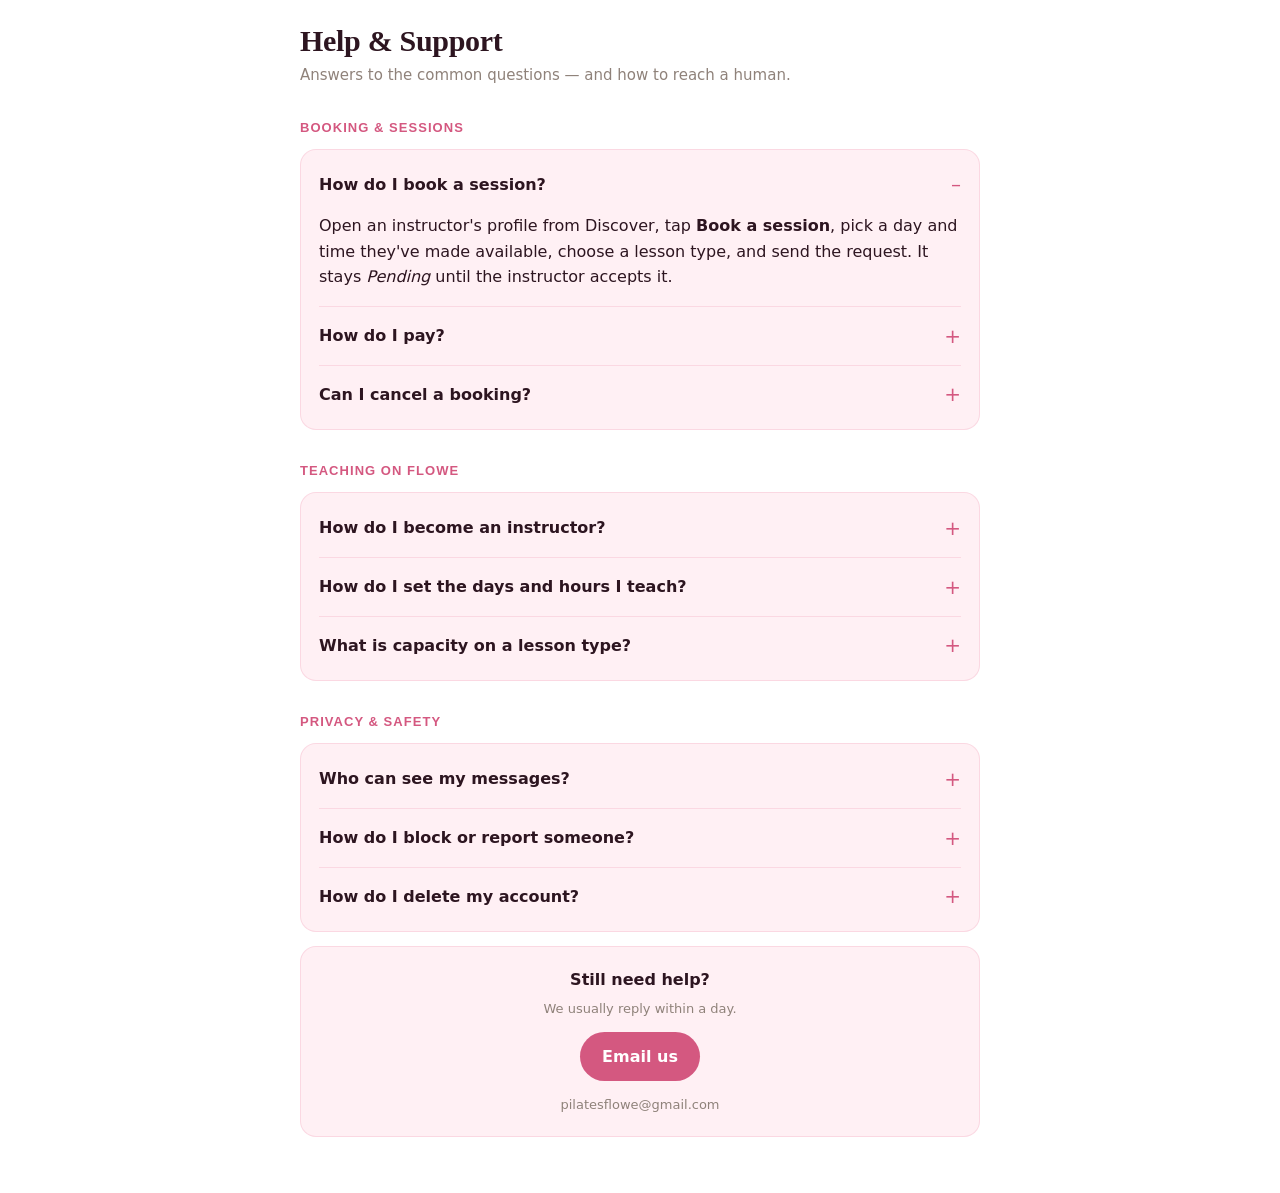
==== Flowe/Resources/HelpSupport.html @ 73ad7377 "feat(legal): Privacy Policy and Help & Support open embedded HTML, not a website The Privacy Policy " ====
<!doctype html>
<html lang="en">
<head>
<meta charset="utf-8">
<meta name="viewport" content="width=device-width, initial-scale=1, viewport-fit=cover">
<title>Help &amp; Support</title>
<style>
  :root {
    --bg: #ffffff; --card: #fff0f4; --ink: #2d1520; --muted: #8f827a;
    --border: rgba(232,120,154,0.20); --pink: #d45880; --pink-soft: #e8789a;
  }
  @media (prefers-color-scheme: dark) {
    :root {
      --bg: #170e12; --card: #23151b; --ink: #f6e9ee; --muted: #b6a6ad;
      --border: rgba(232,120,154,0.28); --pink: #f4a8c0; --pink-soft: #e8789a;
    }
  }
  * { box-sizing: border-box; }
  html { -webkit-text-size-adjust: 100%; }
  body {
    margin: 0; padding: 24px 20px 56px;
    font: 16px/1.6 -apple-system, BlinkMacSystemFont, "SF Pro Text", system-ui, sans-serif;
    color: var(--ink); background: var(--bg);
    max-width: 720px; margin-left: auto; margin-right: auto;
    -webkit-font-smoothing: antialiased;
  }
  h1 {
    font: 600 30px/1.15 "Georgia", "Times New Roman", serif;
    letter-spacing: -0.01em; margin: 0 0 4px;
  }
  .sub { color: var(--muted); font-size: 15px; margin: 0 0 28px; }
  h2 {
    font: 600 13px/1.4 -apple-system, sans-serif; text-transform: uppercase;
    letter-spacing: 0.08em; color: var(--pink); margin: 32px 0 12px;
  }
  p { margin: 0 0 14px; }
  a { color: var(--pink); }
  strong { font-weight: 600; }
  .faq {
    background: var(--card); border: 1px solid var(--border);
    border-radius: 16px; padding: 6px 18px; margin: 0 0 14px;
  }
  .faq details { border-bottom: 1px solid var(--border); }
  .faq details:last-child { border-bottom: none; }
  .faq summary {
    cursor: pointer; list-style: none; padding: 16px 0;
    font-weight: 600; color: var(--ink);
    display: flex; justify-content: space-between; align-items: center; gap: 12px;
  }
  .faq summary::-webkit-details-marker { display: none; }
  .faq summary::after {
    content: "+"; color: var(--pink); font-size: 20px; font-weight: 400; line-height: 1;
  }
  .faq details[open] summary::after { content: "\2013"; }
  .faq details > p { margin: 0 0 16px; color: var(--ink); }
  .contact {
    background: var(--card); border: 1px solid var(--border);
    border-radius: 16px; padding: 20px; text-align: center; margin: 12px 0 0;
  }
  .contact a.btn {
    display: inline-block; margin-top: 12px; padding: 12px 22px; border-radius: 999px;
    background: var(--pink); color: #fff; text-decoration: none; font-weight: 600;
  }
  .note { color: var(--muted); font-size: 13px; }
</style>
</head>
<body>
  <h1>Help &amp; Support</h1>
  <p class="sub">Answers to the common questions — and how to reach a human.</p>

  <h2>Booking &amp; sessions</h2>
  <div class="faq">
    <details open>
      <summary>How do I book a session?</summary>
      <p>Open an instructor's profile from Discover, tap <strong>Book a session</strong>, pick a day and
      time they've made available, choose a lesson type, and send the request. It stays
      <em>Pending</em> until the instructor accepts it.</p>
    </details>
    <details>
      <summary>How do I pay?</summary>
      <p>Flowe doesn't handle session payments. You arrange payment with your instructor
      <strong>directly</strong> — the price shown is what they charge, settled between the two of you.
      The only thing Flowe bills is the optional instructor subscription, through Apple.</p>
    </details>
    <details>
      <summary>Can I cancel a booking?</summary>
      <p>Yes. Open the booking in the <strong>Bookings</strong> tab and tap Cancel. Your instructor is
      notified.</p>
    </details>
  </div>

  <h2>Teaching on Flowe</h2>
  <div class="faq">
    <details>
      <summary>How do I become an instructor?</summary>
      <p>Choose "I'm here to teach" when you sign up. You'll get a listing to fill in — bio, rate,
      specialties, certifications and lesson types — plus a subscription that makes you discoverable to
      students.</p>
    </details>
    <details>
      <summary>How do I set the days and hours I teach?</summary>
      <p>Dashboard → <strong>Add availability</strong>. Turn on a day, then pick the hours you teach.
      Students can only request the times you choose. Close a day and it stays closed until you reopen
      it.</p>
    </details>
    <details>
      <summary>What is capacity on a lesson type?</summary>
      <p>It's the maximum group size for that lesson — shown to students as a guide (for example
      "Up to 6"). Flowe doesn't track live spots; every booking is a direct request to you.</p>
    </details>
  </div>

  <h2>Privacy &amp; safety</h2>
  <div class="faq">
    <details>
      <summary>Who can see my messages?</summary>
      <p>Messages are delivered through the app's shared store, so treat them as visible to other
      signed-in users and never send sensitive details like payment or ID information.</p>
    </details>
    <details>
      <summary>How do I block or report someone?</summary>
      <p>Open their profile or a post, tap the menu (•••), and choose <strong>Block</strong> or
      <strong>Report</strong>. Blocking hides them from you; reports come to us privately.</p>
    </details>
    <details>
      <summary>How do I delete my account?</summary>
      <p>Settings → <strong>Delete Account</strong>. This removes your account and the data you created.
      It can't be undone.</p>
    </details>
  </div>

  <div class="contact">
    <p style="margin:0"><strong>Still need help?</strong></p>
    <p class="note" style="margin:6px 0 0">We usually reply within a day.</p>
    <a class="btn" href="mailto:pilatesflowe@gmail.com?subject=Flowe%20Support">Email us</a>
    <p class="note" style="margin:14px 0 0">pilatesflowe@gmail.com</p>
  </div>
</body>
</html>
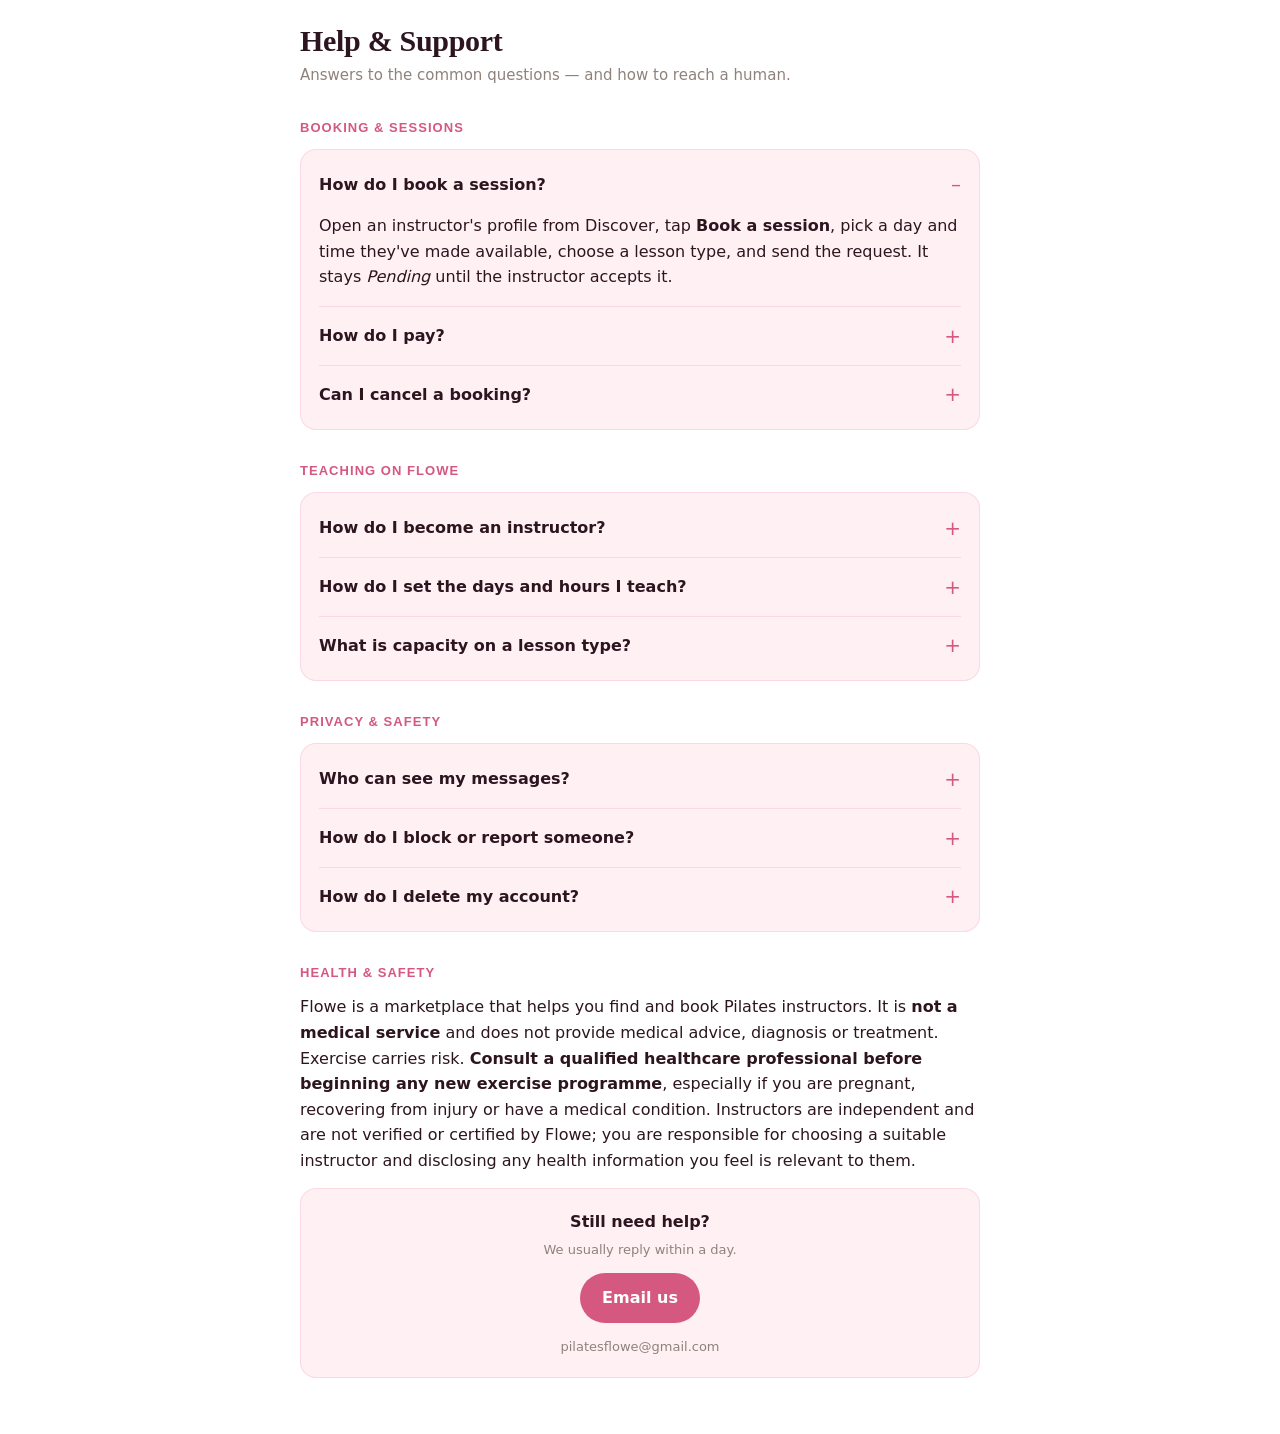
==== commit c0fd6838: "feat: guest browse (5.1.1v) + App Store compliance + animated logo + UX polish A large pre-resubmiss" ====
--- a/Flowe/Resources/HelpSupport.html
+++ b/Flowe/Resources/HelpSupport.html
@@ -129,6 +129,14 @@
     </details>
   </div>
 
+  <h2>Health &amp; safety</h2>
+  <p>Flowe is a marketplace that helps you find and book Pilates instructors. It is <strong>not a
+  medical service</strong> and does not provide medical advice, diagnosis or treatment. Exercise carries
+  risk. <strong>Consult a qualified healthcare professional before beginning any new exercise programme</strong>,
+  especially if you are pregnant, recovering from injury or have a medical condition. Instructors are
+  independent and are not verified or certified by Flowe; you are responsible for choosing a suitable
+  instructor and disclosing any health information you feel is relevant to them.</p>
+
   <div class="contact">
     <p style="margin:0"><strong>Still need help?</strong></p>
     <p class="note" style="margin:6px 0 0">We usually reply within a day.</p>
